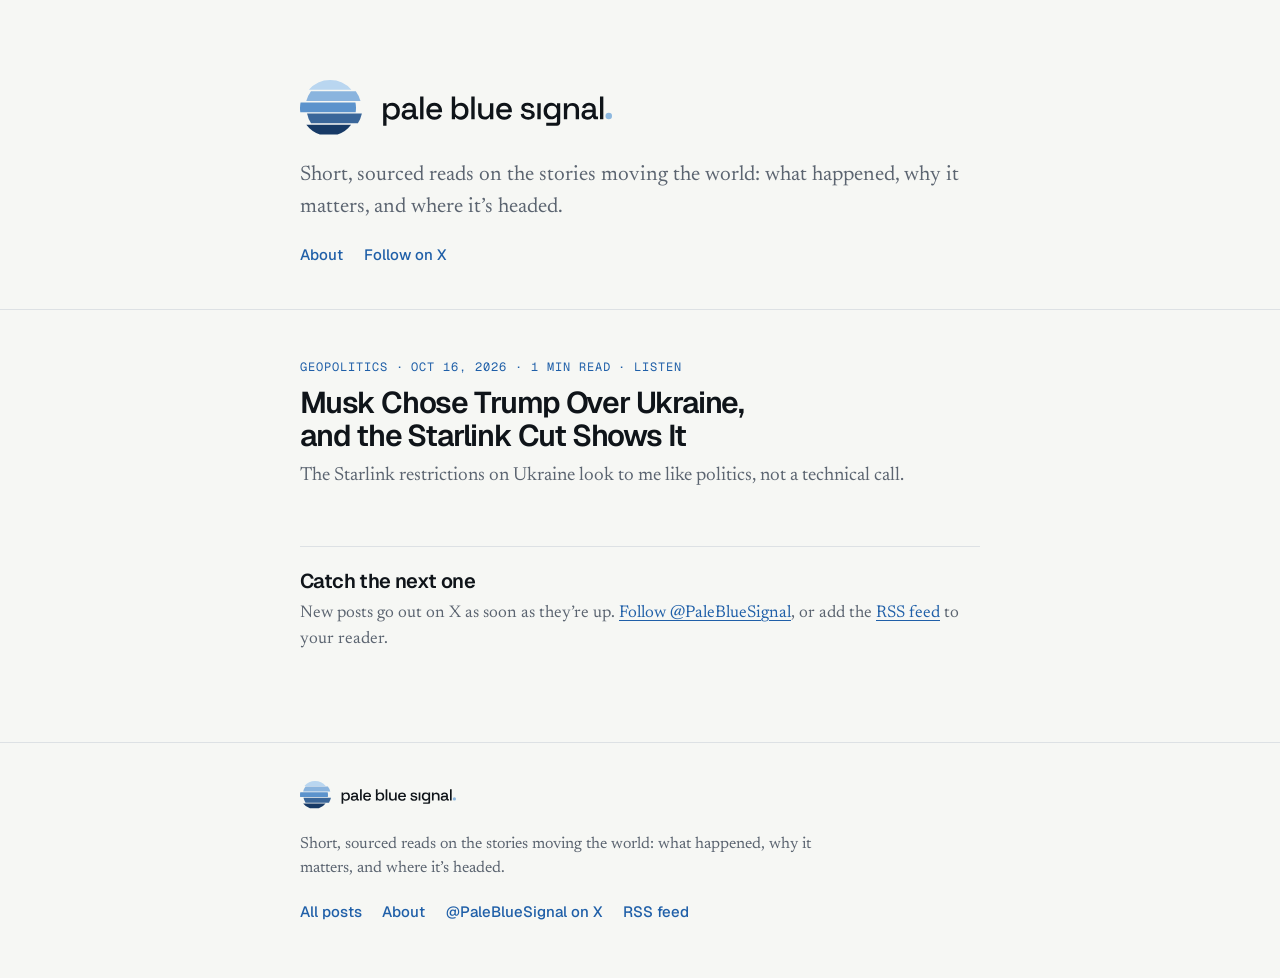
==== index.html @ da927456 "Pale Blue Signal" ====
<!doctype html>
<html lang="en">
<head>
<meta charset="utf-8">
<meta name="viewport" content="width=device-width, initial-scale=1">
<title>Pale Blue Signal</title>
<meta name="description" content="Short, sourced reads on the stories moving the world: what happened, why it matters, and where it’s headed.">
<link rel="canonical" href="https://www.palebluesignal.com/">
<link rel="icon" href="/favicon.ico?v=ba4021fbe9" sizes="32x32">
<link rel="icon" href="/assets/favicon-16.png?v=ba4021fbe9" type="image/png" sizes="16x16">
<link rel="icon" href="/assets/favicon-32.png?v=ba4021fbe9" type="image/png" sizes="32x32">
<link rel="icon" href="/assets/favicon-48.png?v=ba4021fbe9" type="image/png" sizes="48x48">
<link rel="icon" href="/assets/favicon.svg?v=ba4021fbe9" type="image/svg+xml">
<link rel="apple-touch-icon" href="/assets/apple-touch-icon-180.png?v=ba4021fbe9" sizes="180x180">
<link rel="manifest" href="/site.webmanifest?v=ba4021fbe9">
<link rel="alternate" type="application/rss+xml" title="Pale Blue Signal" href="https://www.palebluesignal.com/feed.xml">
<meta name="color-scheme" content="light dark">
<meta name="theme-color" content="#F6F7F4" media="(prefers-color-scheme: light)">
<meta name="theme-color" content="#0B0F14" media="(prefers-color-scheme: dark)">
<meta property="og:site_name" content="Pale Blue Signal">
<meta property="og:title" content="Pale Blue Signal">
<meta property="og:description" content="Short, sourced reads on the stories moving the world: what happened, why it matters, and where it’s headed.">
<meta property="og:url" content="https://www.palebluesignal.com/">
<meta property="og:type" content="website">
<meta property="og:image" content="https://www.palebluesignal.com/assets/og-default-1200x630.png?v=ba4021fbe9">
<meta property="og:image:width" content="1200">
<meta property="og:image:height" content="630">
<meta property="og:image:alt" content="The Pale Blue Signal logo: a blue sphere cut into five shifted bands, beside the words pale blue signal.">
<meta name="twitter:image" content="https://www.palebluesignal.com/assets/og-default-1200x630.png?v=ba4021fbe9">
<meta name="twitter:image:alt" content="The Pale Blue Signal logo: a blue sphere cut into five shifted bands, beside the words pale blue signal.">
<meta name="twitter:card" content="summary_large_image">
<meta name="twitter:site" content="@PaleBlueSignal">
<link rel="preconnect" href="https://fonts.googleapis.com">
<link rel="preconnect" href="https://fonts.gstatic.com" crossorigin>
<link rel="stylesheet" href="https://fonts.googleapis.com/css2?family=Geist:wght@500;600&family=Geist+Mono:wght@400;500&family=Newsreader:ital,opsz,wght@0,6..72,400;0,6..72,500;1,6..72,400;1,6..72,500&display=swap">
<link rel="stylesheet" href="/assets/site.css?v=ba4021fbe9">
<script type="application/ld+json">{"@context": "https://schema.org", "@type": "WebSite", "name": "Pale Blue Signal", "url": "https://www.palebluesignal.com/", "publisher": {"@type": "Organization", "name": "Pale Blue Signal", "url": "https://www.palebluesignal.com/", "logo": {"@type": "ImageObject", "url": "https://www.palebluesignal.com/assets/icon-512.png", "width": 512, "height": 512}}}</script>
<script src="/assets/site.js?v=ba4021fbe9" defer></script>
</head>
<body class="home-page">
<a class="skip" href="#main">Skip to content</a>
<header class="masthead">
  <div class="wrap">
    <h1 class="masthead-name"><span class="vh">Pale Blue Signal</span><span class="logo logo-lg"><span class="lockup"><img class="on-light" src="/assets/lockup-on-light.svg?v=ba4021fbe9" alt="" width="961" height="172"><img class="on-dark" src="/assets/lockup-on-dark.svg?v=ba4021fbe9" alt="" width="961" height="172"></span><img class="mark" src="/assets/mark.svg?v=ba4021fbe9" alt="" width="172" height="172"></span></h1>
    <p class="tagline">Short, sourced reads on the stories moving the world: what happened, why it matters, and where it’s headed.</p>
    <nav class="nav masthead-nav" aria-label="Site">
      <a href="/about/">About</a>
<a href="https://x.com/PaleBlueSignal" rel="me noopener">Follow on X</a>    </nav>
  </div>
</header>
<main id="main">
<section class="list wrap" aria-label="Posts">
  <ol class="entries">
    <li class="entry">
      <article>
        <p class="meta"><span class="mi"><span class="m">Geopolitics</span></span> <span class="mi"><span class="sep" aria-hidden="true">·&nbsp;</span><time class="m" datetime="2026-10-16T07:26:11Z">Oct 16, 2026</time></span> <span class="mi"><span class="sep" aria-hidden="true">·&nbsp;</span><span class="m">1 min read</span></span> <span class="mi"><span class="sep" aria-hidden="true">·&nbsp;</span><span class="m">Listen</span></span></p>
        <h2 class="e-title"><a href="/posts/musk-chose-trump-over-ukraine-and-the-starlink-cut-shows-it/">Musk Chose Trump Over Ukraine, and the Starlink Cut Shows It</a></h2>
<p class="e-dek">The Starlink restrictions on Ukraine look to me like politics, not a technical call.</p>      </article>
    </li>
  </ol>
</section>
<section class="follow wrap" aria-labelledby="follow-h">
  <h2 id="follow-h">Catch the next one</h2>
  <p>New posts go out on X as soon as they’re up. <a href="https://x.com/PaleBlueSignal" rel="me noopener">Follow @PaleBlueSignal</a>, or add the <a href="/feed.xml">RSS feed</a> to your reader.</p>
</section>
</main>
<footer class="foot">
  <div class="wrap">
    <a class="brand" href="/" aria-label="Pale Blue Signal, home"><span class="logo logo-sm"><span class="lockup"><img class="on-light" src="/assets/lockup-on-light.svg?v=ba4021fbe9" alt="" width="961" height="172"><img class="on-dark" src="/assets/lockup-on-dark.svg?v=ba4021fbe9" alt="" width="961" height="172"></span><img class="mark" src="/assets/mark.svg?v=ba4021fbe9" alt="" width="172" height="172"></span></a>
    <p class="foot-tag">Short, sourced reads on the stories moving the world: what happened, why it matters, and where it’s headed.</p>
    <ul class="foot-links">
      <li><a href="/">All posts</a></li>
      <li><a href="/about/">About</a></li>
<li><a href="https://x.com/PaleBlueSignal" rel="me noopener">@PaleBlueSignal on X</a></li>      <li><a href="/feed.xml">RSS feed</a></li>
    </ul>
  </div>
</footer>
</body>
</html>
---- assets/site.css ----
/* Pale Blue Signal
   Brand kit: pale-blue-signal-brand (BRAND.md, tokens/tokens.css). Ink on paper, generous
   whitespace. Blue appears only in the mark, links, the meta line and the wordmark's period.
   Type: Geist for headlines and UI, Newsreader for reading, Geist Mono for the meta line and
   labels. The logo is the kit's outlined SVG; its typeface lives only inside those files. */

/* ── Tokens, copied from the brand kit's tokens/tokens.css ─────────────── */
:root {
  --pbs-paper: #F6F7F4;
  --pbs-surface: #FFFFFF;
  --pbs-ink: #0F1419;
  --pbs-body: #2A3038;
  --pbs-graphite: #5B6470;
  --pbs-rule: #DDE1E4;
  --pbs-link: #1F5FA8;
  --pbs-dot: #8DB8DF;

  --pbs-font-display: "Geist", ui-sans-serif, system-ui, sans-serif;
  --pbs-font-body: "Newsreader", Georgia, "Times New Roman", serif;
  --pbs-font-mono: "Geist Mono", ui-monospace, "SF Mono", monospace;

  --pbs-text-meta: 12px;
  --pbs-text-ui: 15px;
  --pbs-text-body: 19px;
  --pbs-text-dek: 21px;
  --pbs-text-h3: 24px;
  --pbs-text-h2: 32px;
  --pbs-text-h1: clamp(34px, 5vw, 48px);
  --pbs-text-display: clamp(40px, 7vw, 64px);

  --pbs-tracking-display: -0.04em;
  --pbs-tracking-meta: 0.08em;
  --pbs-leading-body: 1.65;
  --pbs-leading-head: 1.08;

  --pbs-radius-sm: 8px;
  --pbs-radius-md: 14px;
  --pbs-radius-lg: 20px;
  --pbs-measure: 68ch;
  --pbs-page-max: 1200px;
}
@media (prefers-color-scheme: dark) {
  :root:not([data-theme="light"]) {
    --pbs-paper: #0B0F14;
    --pbs-surface: #121821;
    --pbs-ink: #E8EDF2;
    --pbs-body: #C5CDD6;
    --pbs-graphite: #8C96A3;
    --pbs-rule: #232B36;
    --pbs-link: #8DB8DF;
  }
}
:root[data-theme="dark"] {
  --pbs-paper: #0B0F14;
  --pbs-surface: #121821;
  --pbs-ink: #E8EDF2;
  --pbs-body: #C5CDD6;
  --pbs-graphite: #8C96A3;
  --pbs-rule: #232B36;
  --pbs-link: #8DB8DF;
}

/* ── The page ──────────────────────────────────────────────────────────── */
:root { --gutter: 16px; color-scheme: light dark; }
:root[data-theme="light"] { color-scheme: light; }
:root[data-theme="dark"] { color-scheme: dark; }
@media (min-width: 760px) { :root { --gutter: 32px; } }

* { box-sizing: border-box; }
html { -webkit-text-size-adjust: 100%; background: var(--pbs-paper); }
body {
  margin: 0;
  background: var(--pbs-paper);
  color: var(--pbs-body);
  font: 400 var(--pbs-text-body)/var(--pbs-leading-body) var(--pbs-font-body);
  font-optical-sizing: auto;
  -webkit-font-smoothing: antialiased;
  text-rendering: optimizeLegibility;
  overflow-wrap: break-word;
}
a { color: var(--pbs-link); text-decoration-thickness: 1px; text-underline-offset: .18em; }
a:hover { color: var(--pbs-ink); text-decoration-thickness: 2px; }
:focus-visible { outline: 2px solid var(--pbs-link); outline-offset: 3px; border-radius: 4px; }
img { max-width: 100%; }
.vh {
  position: absolute; width: 1px; height: 1px; margin: -1px; padding: 0; border: 0;
  overflow: hidden; clip: rect(0 0 0 0); white-space: nowrap;
}

/* One reading column, about 68 characters of the essay face wide */
.wrap {
  width: 100%;
  max-width: calc(var(--pbs-measure) + 2 * var(--gutter));
  margin-inline: auto;
  padding-inline: var(--gutter);
  font-family: var(--pbs-font-body);
  font-size: var(--pbs-text-body);
}

.skip {
  position: absolute; left: -9999px; top: 10px; z-index: 10;
  padding: 12px 16px; border-radius: var(--pbs-radius-sm);
  background: var(--pbs-ink); color: var(--pbs-paper);
  font: 500 var(--pbs-text-ui)/1 var(--pbs-font-display); text-decoration: none;
}
.skip:focus { left: 12px; }
.skip:hover { color: var(--pbs-paper); }

/* ── The logo: light or dark lockup by theme; the mark alone where the lockup
   would be under its 120px minimum. Clear space: at least one band (a fifth of the mark).
   The logo never shrinks or stretches: it keeps the file's own proportions. */
.brand { display: inline-flex; align-items: center; min-width: 44px; min-height: 44px; padding: 6px 0; text-decoration: none; }
.logo { --logo-h: 30px; display: inline-flex; align-items: center; }
.logo-sm { --logo-h: 28px; }
.logo-lg { --logo-h: clamp(40px, 10vw, 56px); }
.logo .lockup { display: inline-flex; }
.logo img { display: block; width: auto; max-width: none; height: var(--logo-h); }
.logo .on-dark, .logo .mark { display: none; }
@media (prefers-color-scheme: dark) {
  :root:not([data-theme="light"]) .logo .on-light { display: none; }
  :root:not([data-theme="light"]) .logo .on-dark { display: block; }
}
:root[data-theme="dark"] .logo .on-light { display: none; }
:root[data-theme="dark"] .logo .on-dark { display: block; }
@media (max-width: 299px) {
  .logo .lockup { display: none; }
  .logo .mark { display: block; }
}
/* The top bar: the mark alone once the lockup and the links no longer fit side by side */
@media (max-width: 339px) {
  .bar .logo .lockup { display: none; }
  .bar .logo .mark { display: block; }
}

/* ── Top bar on every page but the home page ───────────────────────────── */
.bar { border-bottom: 1px solid var(--pbs-rule); background: var(--pbs-surface); }
.bar-in { display: flex; align-items: center; justify-content: space-between; gap: 8px 20px; padding-block: 10px; }
.bar-in .brand { flex: none; }
.nav { display: flex; flex-wrap: wrap; gap: 0 20px; font: 500 var(--pbs-text-ui)/1.2 var(--pbs-font-display); }
.nav a, .foot-links a {
  display: inline-flex; align-items: center; min-width: 44px; min-height: 44px; padding: 0;
  color: var(--pbs-link); text-decoration: none;
}
.nav a:hover { color: var(--pbs-ink); text-decoration: underline; }

/* ── Home: the lockup and the tagline on the plain page ───────────────── */
.masthead { border-bottom: 1px solid var(--pbs-rule); }
.masthead .wrap { padding-block: clamp(44px, 10vw, 80px) clamp(20px, 4vw, 32px); }
.masthead-name { margin: 0; line-height: 0; }
.tagline {
  max-width: 34em; margin: 24px 0 0;
  color: var(--pbs-graphite);
  font: 400 clamp(19px, 2.4vw, 21px)/1.5 var(--pbs-font-body);
  text-wrap: pretty;
}
.masthead-nav { margin-top: 10px; }

/* ── Home: the list of posts ───────────────────────────────────────────── */
.list { padding-top: clamp(28px, 6vw, 48px); }
.entries { list-style: none; margin: 0; padding: 0; }
.entry { position: relative; padding-block: 26px; border-top: 1px solid var(--pbs-rule); }
.entry:first-child { padding-top: 0; border-top: 0; }
.entry:last-child { padding-bottom: 0; }
.entry .meta { margin-bottom: 10px; }
.e-title {
  margin: 0; color: var(--pbs-ink);
  font: 600 clamp(24px, 3.4vw, 30px)/var(--pbs-leading-head) var(--pbs-font-display);
  letter-spacing: var(--pbs-tracking-display);
  text-wrap: balance;
}
.e-title a { color: inherit; text-decoration: none; }
.e-title a::after { content: ""; position: absolute; inset: 0; }
.entry:hover .e-title a, .e-title a:focus-visible { text-decoration: underline; text-decoration-thickness: 2px; text-underline-offset: .12em; }
.e-dek { margin: 10px 0 0; color: var(--pbs-graphite); font: 400 var(--pbs-text-body)/1.5 var(--pbs-font-body); text-wrap: pretty; }
.empty { margin: 0; color: var(--pbs-graphite); }

/* ── The meta line: TOPIC · DATE · N MIN READ ──────────────────────────── */
.meta {
  margin: 0 0 14px;
  color: var(--pbs-link);
  font: 400 var(--pbs-text-meta)/1.6 var(--pbs-font-mono);
  letter-spacing: var(--pbs-tracking-meta);
  text-transform: uppercase;
}
.meta .mi { white-space: nowrap; }
.meta a { color: inherit; }
.meta a:hover { color: var(--pbs-ink); }

/* ── A post ────────────────────────────────────────────────────────────── */
.post { padding-top: clamp(28px, 6vw, 56px); }
.post h1 {
  margin: 0; color: var(--pbs-ink);
  font: 600 var(--pbs-text-h1)/var(--pbs-leading-head) var(--pbs-font-display);
  letter-spacing: var(--pbs-tracking-display);
  text-wrap: balance;
}
.dek {
  margin: 16px 0 0; color: var(--pbs-graphite);
  font: 400 clamp(19px, 2.6vw, 21px)/1.45 var(--pbs-font-body);
  text-wrap: pretty;
}
.byline { margin: 18px 0 0; color: var(--pbs-ink); font: 500 var(--pbs-text-ui)/1.3 var(--pbs-font-display); }

/* Listen */
.listen {
  display: grid; grid-template-columns: auto 1fr auto; align-items: center; gap: 12px 14px;
  margin: 28px 0 4px; padding: 14px 16px;
  border: 1px solid var(--pbs-rule); border-radius: var(--pbs-radius-md); background: var(--pbs-surface);
}
.listen[hidden] { display: none; }
.l-play {
  width: 48px; height: 48px; border: 0; border-radius: 50%;
  display: grid; place-items: center;
  background: var(--pbs-ink); color: var(--pbs-paper); cursor: pointer;
}
.l-play svg { width: 20px; height: 20px; fill: currentColor; }
.i-pause, .listen.playing .i-play { display: none; }
.listen.playing .i-pause { display: block; }
.l-title { display: block; color: var(--pbs-ink); font: 600 var(--pbs-text-ui)/1.25 var(--pbs-font-display); }
.l-sub { display: block; margin-top: 3px; color: var(--pbs-graphite); font: 400 14px/1.35 var(--pbs-font-display); }
.l-speed {
  min-width: 48px; height: 44px; padding: 0 10px;
  border: 1px solid var(--pbs-graphite); border-radius: var(--pbs-radius-sm);
  background: var(--pbs-paper); color: var(--pbs-ink);
  font: 500 13px/1 var(--pbs-font-mono); font-variant-numeric: tabular-nums; cursor: pointer;
}
.l-speed:hover { border-color: var(--pbs-ink); }
.l-bar { grid-column: 1 / -1; height: 4px; border-radius: 2px; background: var(--pbs-rule); overflow: hidden; cursor: pointer; }
.l-bar > span { display: block; width: 0; height: 100%; background: var(--pbs-ink); transition: width .3s linear; }
.listen:not(.started) .l-bar { display: none; }
.plain-audio { width: 100%; margin-top: 20px; }

/* Updates: a dated log, newest first */
.updates { margin: 30px 0 4px 6px; padding-left: 22px; border-left: 2px solid var(--pbs-rule); }
.update { position: relative; margin: 0 0 20px; }
.update:last-child { margin-bottom: 0; }
.update::before {
  content: ""; position: absolute; left: -31px; top: .3em;
  width: 12px; height: 12px; border-radius: 50%;
  background: var(--pbs-paper); border: 2px solid var(--pbs-ink);
}
.update:first-child::before { background: var(--pbs-ink); }
.u-head { display: flex; flex-wrap: wrap; align-items: baseline; gap: 4px 12px; margin: 0; }
.u-n {
  color: var(--pbs-ink);
  font: 500 var(--pbs-text-meta)/1.6 var(--pbs-font-mono);
  letter-spacing: var(--pbs-tracking-meta); text-transform: uppercase;
}
.u-head time { color: var(--pbs-graphite); font: 400 14px/1.4 var(--pbs-font-display); }
.u-new {
  padding: 1px 8px; border-radius: 999px; background: var(--pbs-ink); color: var(--pbs-paper);
  font: 500 11px/1.7 var(--pbs-font-mono); letter-spacing: .06em; text-transform: uppercase;
}
.u-new[hidden] { display: none; }
.u-text { color: var(--pbs-body); }
.u-text p { margin: .3em 0 0; }

/* The essay */
.post-body { margin-top: 28px; color: var(--pbs-body); }
/* A bare address or a long handle wraps instead of pushing the page sideways on a phone */
.post-body, .u-text, .sources, figcaption, .linkcard a, .dek, .page { overflow-wrap: anywhere; }
.post-body > p { margin: 0 0 1.1em; }
.post-body h2 {
  margin: 1.7em 0 .5em; color: var(--pbs-ink);
  font: 600 var(--pbs-text-h3)/var(--pbs-leading-head) var(--pbs-font-display);
  letter-spacing: var(--pbs-tracking-display);
  text-wrap: balance;
}
.post-body h2:first-child { margin-top: .4em; }
.post-body strong { color: var(--pbs-ink); font-weight: 500; }
.post-body ul { margin: 0 0 1.1em; padding-left: 1.2em; }
.post-body li { margin: .3em 0; }
.post-body > blockquote {
  margin: 1.5em 0; padding: 0 0 0 18px; border-left: 2px solid var(--pbs-ink);
  color: var(--pbs-ink); font-style: italic;
}
.post-body > blockquote p { margin: 0; }
.cite { margin-left: 1px; font: 500 .6em/0 var(--pbs-font-mono); font-variant-numeric: tabular-nums; }
.cite a { text-decoration: none; }
.cite a:hover { text-decoration: underline; }

/* Pictures and post cards */
.post-body figure { margin: 1.8em 0; }
.shot img {
  display: block; width: 100%; height: auto;
  border: 1px solid var(--pbs-rule); border-radius: var(--pbs-radius-md); background: var(--pbs-surface);
}
figcaption { margin-top: 10px; color: var(--pbs-graphite); font: 400 14px/1.45 var(--pbs-font-display); }
figcaption a { white-space: nowrap; }
.xpost .twitter-tweet, .quote blockquote {
  margin: 0; padding: 16px 18px;
  border: 1px solid var(--pbs-rule); border-radius: var(--pbs-radius-md); background: var(--pbs-surface);
  font: 400 17px/1.55 var(--pbs-font-body);
}
.xpost .twitter-tweet p, .quote blockquote p { margin: 0 0 .6em; color: var(--pbs-ink); }
.quote blockquote p:last-child { margin: 0; }
.xpost .twitter-tweet { color: var(--pbs-graphite); font-size: 15px; }
.xpost .twitter-tweet p { font-size: 17px; }
.xpost iframe { max-width: 100% !important; }
.video iframe { display: block; width: 100%; aspect-ratio: 16 / 9; border: 0; border-radius: var(--pbs-radius-md); }
.linkcard a {
  display: block; padding: 14px 16px;
  border: 1px solid var(--pbs-rule); border-radius: var(--pbs-radius-md); background: var(--pbs-surface);
  color: inherit; text-decoration: none;
}
.linkcard a:hover { border-color: var(--pbs-ink); }
.lc-site {
  display: block; color: var(--pbs-graphite);
  font: 400 var(--pbs-text-meta)/1.5 var(--pbs-font-mono); letter-spacing: var(--pbs-tracking-meta); text-transform: uppercase;
}
.lc-title { display: block; margin-top: 6px; color: var(--pbs-ink); font: 600 17px/1.3 var(--pbs-font-display); letter-spacing: -.02em; }
.lc-desc { display: block; margin-top: 6px; color: var(--pbs-graphite); font: 400 16px/1.45 var(--pbs-font-body); }

/* Labels (Sources) */
.label {
  margin: 0 0 12px; color: var(--pbs-graphite);
  font: 500 var(--pbs-text-meta)/1.5 var(--pbs-font-mono);
  letter-spacing: var(--pbs-tracking-meta); text-transform: uppercase;
}
.sources { margin-top: 2.6em; padding-top: 20px; border-top: 1px solid var(--pbs-rule); }
.sources ol { margin: 0; padding-left: 2.4em; color: var(--pbs-body); font: 400 16px/1.5 var(--pbs-font-body); }
.sources li { margin: .5em 0; padding-left: .2em; }
.sources li::marker { content: "[" counter(list-item) "]  "; color: var(--pbs-graphite); font: 400 12px var(--pbs-font-mono); }
.s-outlet { color: var(--pbs-ink); font-weight: 500; }

/* Buttons */
.btn {
  display: inline-flex; align-items: center; justify-content: center;
  min-height: 44px; padding: 0 18px;
  border: 1px solid var(--pbs-graphite); border-radius: var(--pbs-radius-sm);
  background: var(--pbs-surface); color: var(--pbs-ink);
  font: 500 var(--pbs-text-ui)/1 var(--pbs-font-display); text-decoration: none; cursor: pointer;
}
.btn:hover { border-color: var(--pbs-ink); color: var(--pbs-ink); }
.btn.primary { border-color: var(--pbs-ink); background: var(--pbs-ink); color: var(--pbs-paper); }
.btn.primary:hover { color: var(--pbs-paper); }
.share { display: flex; flex-wrap: wrap; gap: 10px; margin: 2.4em 0 0; }

/* Follow along */
.follow { margin-top: clamp(36px, 7vw, 56px); }
.follow h2 {
  margin: 0 0 8px; padding-top: 24px; border-top: 1px solid var(--pbs-rule);
  color: var(--pbs-ink); font: 600 20px/var(--pbs-leading-head) var(--pbs-font-display); letter-spacing: -.03em;
}
.follow p { margin: 0; color: var(--pbs-graphite); font-size: 17px; line-height: 1.55; }
.substack { display: block; width: 100%; max-width: 480px; border: 1px solid var(--pbs-rule); border-radius: var(--pbs-radius-sm); }

/* About and not-found pages */
.page { padding-top: clamp(28px, 6vw, 56px); }
.page h1 {
  margin: 0 0 .7em; color: var(--pbs-ink);
  font: 600 var(--pbs-text-h1)/var(--pbs-leading-head) var(--pbs-font-display);
  letter-spacing: var(--pbs-tracking-display);
  text-wrap: balance;
}
.page p { margin: 0 0 1.1em; }

/* Footer */
.foot { margin-top: clamp(48px, 9vw, 88px); border-top: 1px solid var(--pbs-rule); }
.foot .wrap { padding-block: 30px 44px; }
.foot-tag { max-width: 34em; margin: 12px 0 0; color: var(--pbs-graphite); font: 400 16px/1.5 var(--pbs-font-body); }
.foot-links {
  display: flex; flex-wrap: wrap; gap: 0 20px; margin: 10px 0 0; padding: 0; list-style: none;
  font: 500 var(--pbs-text-ui)/1.2 var(--pbs-font-display);
}
.foot-links a:hover { color: var(--pbs-ink); text-decoration: underline; }

@media (prefers-reduced-motion: reduce) {
  *, *::before, *::after { animation: none !important; transition: none !important; }
}
@media print {
  .bar .nav, .masthead-nav, .listen, .share, .follow, .foot { display: none; }
  html, body { background: #fff; color: #000; }
}
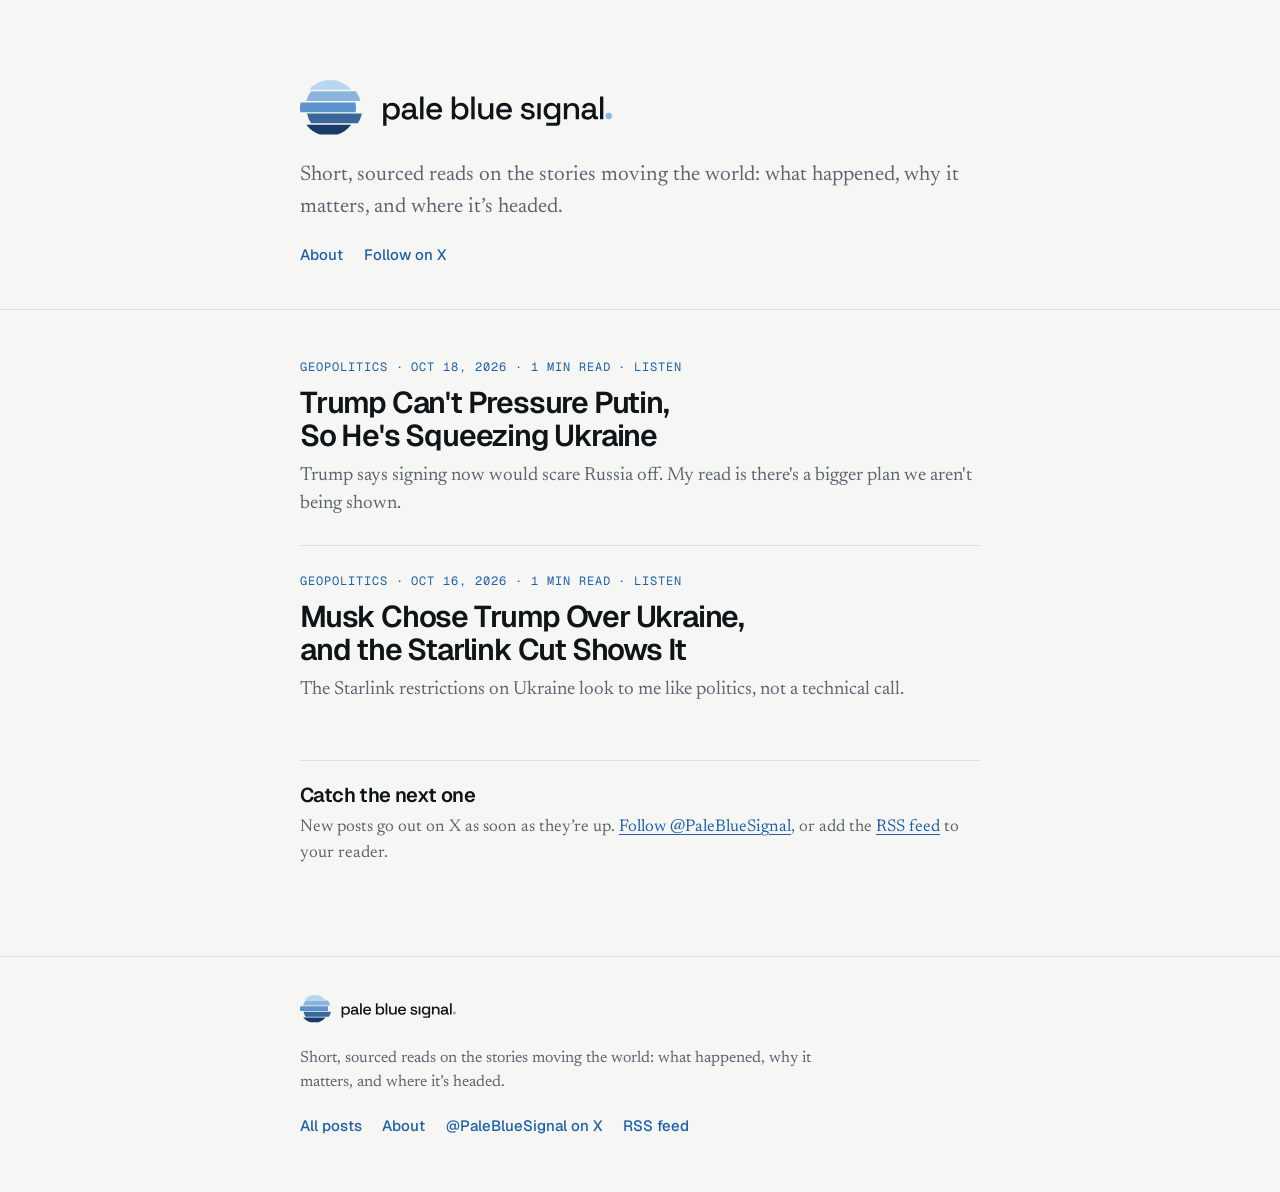
==== commit 2e26b1ee: "Publish: Trump Can't Pressure Putin, So He's Squeezing Ukraine" ====
--- a/index.html
+++ b/index.html
@@ -53,6 +53,12 @@
   <ol class="entries">
     <li class="entry">
       <article>
+        <p class="meta"><span class="mi"><span class="m">Geopolitics</span></span> <span class="mi"><span class="sep" aria-hidden="true">·&nbsp;</span><time class="m" datetime="2026-10-19T04:29:16Z">Oct 18, 2026</time></span> <span class="mi"><span class="sep" aria-hidden="true">·&nbsp;</span><span class="m">1 min read</span></span> <span class="mi"><span class="sep" aria-hidden="true">·&nbsp;</span><span class="m">Listen</span></span></p>
+        <h2 class="e-title"><a href="/posts/trump-cant-pressure-putin-so-hes-squeezing-ukraine/">Trump Can&#39;t Pressure Putin, So He&#39;s Squeezing Ukraine</a></h2>
+<p class="e-dek">Trump says signing now would scare Russia off. My read is there&#39;s a bigger plan we aren&#39;t being shown.</p>      </article>
+    </li>
+    <li class="entry">
+      <article>
         <p class="meta"><span class="mi"><span class="m">Geopolitics</span></span> <span class="mi"><span class="sep" aria-hidden="true">·&nbsp;</span><time class="m" datetime="2026-10-16T07:26:11Z">Oct 16, 2026</time></span> <span class="mi"><span class="sep" aria-hidden="true">·&nbsp;</span><span class="m">1 min read</span></span> <span class="mi"><span class="sep" aria-hidden="true">·&nbsp;</span><span class="m">Listen</span></span></p>
         <h2 class="e-title"><a href="/posts/musk-chose-trump-over-ukraine-and-the-starlink-cut-shows-it/">Musk Chose Trump Over Ukraine, and the Starlink Cut Shows It</a></h2>
 <p class="e-dek">The Starlink restrictions on Ukraine look to me like politics, not a technical call.</p>      </article>
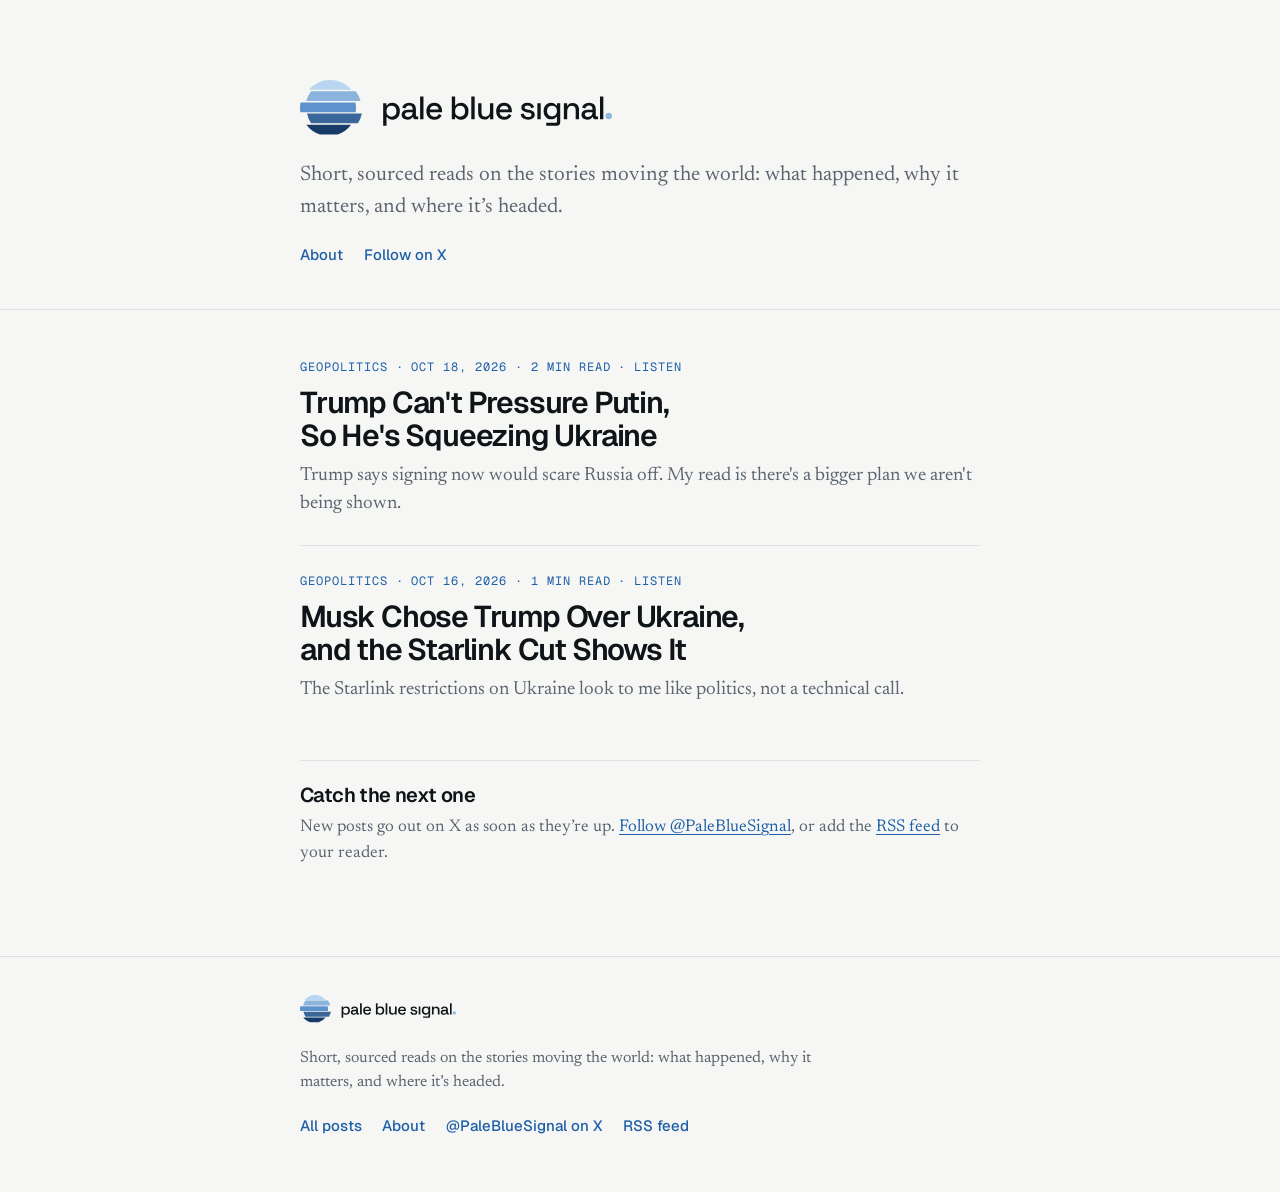
==== commit 675356e8: "Update: Trump Can't Pressure Putin, So He's Squeezing Ukraine" ====
--- a/index.html
+++ b/index.html
@@ -53,7 +53,7 @@
   <ol class="entries">
     <li class="entry">
       <article>
-        <p class="meta"><span class="mi"><span class="m">Geopolitics</span></span> <span class="mi"><span class="sep" aria-hidden="true">·&nbsp;</span><time class="m" datetime="2026-10-19T04:29:16Z">Oct 18, 2026</time></span> <span class="mi"><span class="sep" aria-hidden="true">·&nbsp;</span><span class="m">1 min read</span></span> <span class="mi"><span class="sep" aria-hidden="true">·&nbsp;</span><span class="m">Listen</span></span></p>
+        <p class="meta"><span class="mi"><span class="m">Geopolitics</span></span> <span class="mi"><span class="sep" aria-hidden="true">·&nbsp;</span><time class="m" datetime="2026-10-19T04:29:16Z">Oct 18, 2026</time></span> <span class="mi"><span class="sep" aria-hidden="true">·&nbsp;</span><span class="m">2 min read</span></span> <span class="mi"><span class="sep" aria-hidden="true">·&nbsp;</span><span class="m">Listen</span></span></p>
         <h2 class="e-title"><a href="/posts/trump-cant-pressure-putin-so-hes-squeezing-ukraine/">Trump Can&#39;t Pressure Putin, So He&#39;s Squeezing Ukraine</a></h2>
 <p class="e-dek">Trump says signing now would scare Russia off. My read is there&#39;s a bigger plan we aren&#39;t being shown.</p>      </article>
     </li>
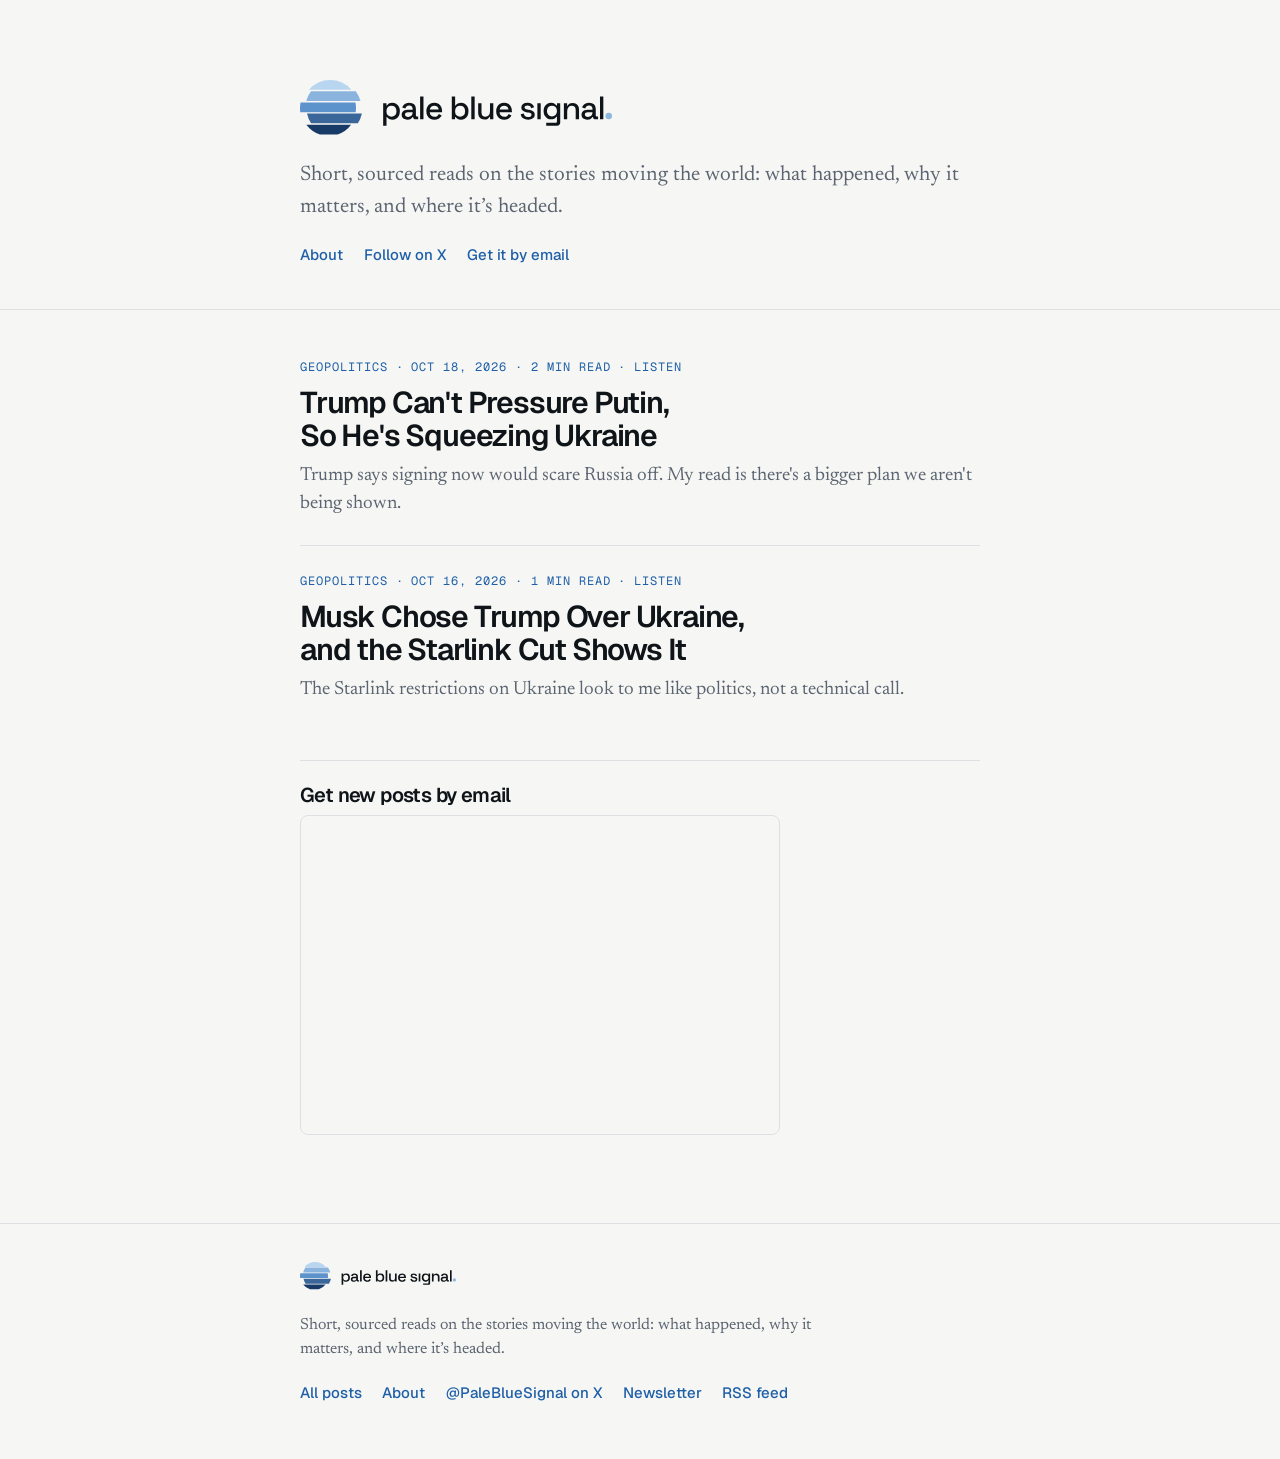
==== commit 99f29228: "Refresh the site's pages" ====
--- a/index.html
+++ b/index.html
@@ -45,7 +45,7 @@
     <p class="tagline">Short, sourced reads on the stories moving the world: what happened, why it matters, and where it’s headed.</p>
     <nav class="nav masthead-nav" aria-label="Site">
       <a href="/about/">About</a>
-<a href="https://x.com/PaleBlueSignal" rel="me noopener">Follow on X</a>    </nav>
+<a href="https://x.com/PaleBlueSignal" rel="me noopener">Follow on X</a><a href="#subscribe">Get it by email</a>    </nav>
   </div>
 </header>
 <main id="main">
@@ -65,9 +65,9 @@
     </li>
   </ol>
 </section>
-<section class="follow wrap" aria-labelledby="follow-h">
-  <h2 id="follow-h">Catch the next one</h2>
-  <p>New posts go out on X as soon as they’re up. <a href="https://x.com/PaleBlueSignal" rel="me noopener">Follow @PaleBlueSignal</a>, or add the <a href="/feed.xml">RSS feed</a> to your reader.</p>
+<section class="follow wrap" id="subscribe" aria-labelledby="follow-h">
+  <h2 id="follow-h">Get new posts by email</h2>
+  <iframe class="substack" src="https://palebluesignal.substack.com/embed" title="Subscribe to Pale Blue Signal" width="480" height="320" loading="lazy"></iframe>
 </section>
 </main>
 <footer class="foot">
@@ -77,7 +77,7 @@
     <ul class="foot-links">
       <li><a href="/">All posts</a></li>
       <li><a href="/about/">About</a></li>
-<li><a href="https://x.com/PaleBlueSignal" rel="me noopener">@PaleBlueSignal on X</a></li>      <li><a href="/feed.xml">RSS feed</a></li>
+<li><a href="https://x.com/PaleBlueSignal" rel="me noopener">@PaleBlueSignal on X</a></li><li><a href="https://palebluesignal.substack.com" rel="noopener">Newsletter</a></li>      <li><a href="/feed.xml">RSS feed</a></li>
     </ul>
   </div>
 </footer>
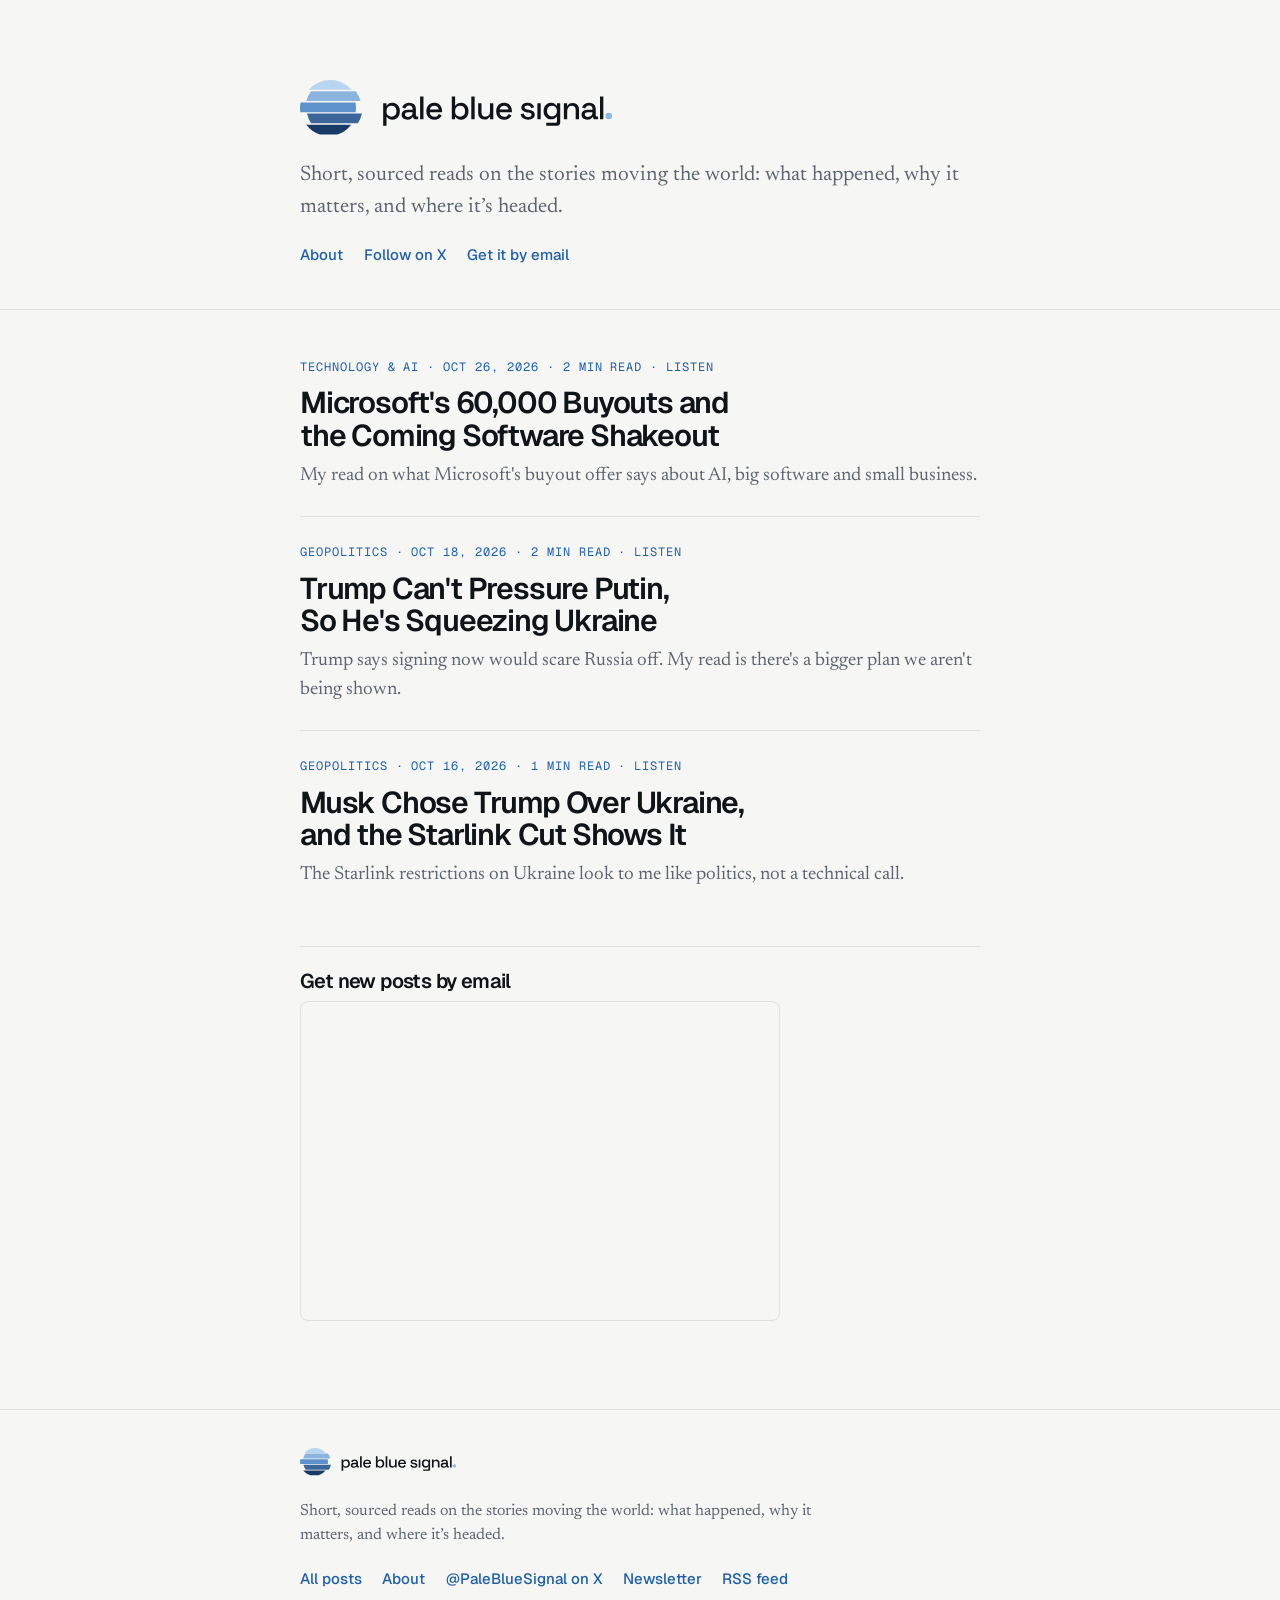
==== commit 0caa2b61: "Publish: Microsoft's 60,000 Buyouts and the Coming Software Shakeout" ====
--- a/index.html
+++ b/index.html
@@ -53,6 +53,12 @@
   <ol class="entries">
     <li class="entry">
       <article>
+        <p class="meta"><span class="mi"><span class="m">Technology &amp; AI</span></span> <span class="mi"><span class="sep" aria-hidden="true">·&nbsp;</span><time class="m" datetime="2026-10-27T06:16:55Z">Oct 26, 2026</time></span> <span class="mi"><span class="sep" aria-hidden="true">·&nbsp;</span><span class="m">2 min read</span></span> <span class="mi"><span class="sep" aria-hidden="true">·&nbsp;</span><span class="m">Listen</span></span></p>
+        <h2 class="e-title"><a href="/posts/microsofts-60-000-buyouts-and-the-coming-software-shakeout/">Microsoft&#39;s 60,000 Buyouts and the Coming Software Shakeout</a></h2>
+<p class="e-dek">My read on what Microsoft&#39;s buyout offer says about AI, big software and small business.</p>      </article>
+    </li>
+    <li class="entry">
+      <article>
         <p class="meta"><span class="mi"><span class="m">Geopolitics</span></span> <span class="mi"><span class="sep" aria-hidden="true">·&nbsp;</span><time class="m" datetime="2026-10-19T04:29:16Z">Oct 18, 2026</time></span> <span class="mi"><span class="sep" aria-hidden="true">·&nbsp;</span><span class="m">2 min read</span></span> <span class="mi"><span class="sep" aria-hidden="true">·&nbsp;</span><span class="m">Listen</span></span></p>
         <h2 class="e-title"><a href="/posts/trump-cant-pressure-putin-so-hes-squeezing-ukraine/">Trump Can&#39;t Pressure Putin, So He&#39;s Squeezing Ukraine</a></h2>
 <p class="e-dek">Trump says signing now would scare Russia off. My read is there&#39;s a bigger plan we aren&#39;t being shown.</p>      </article>
